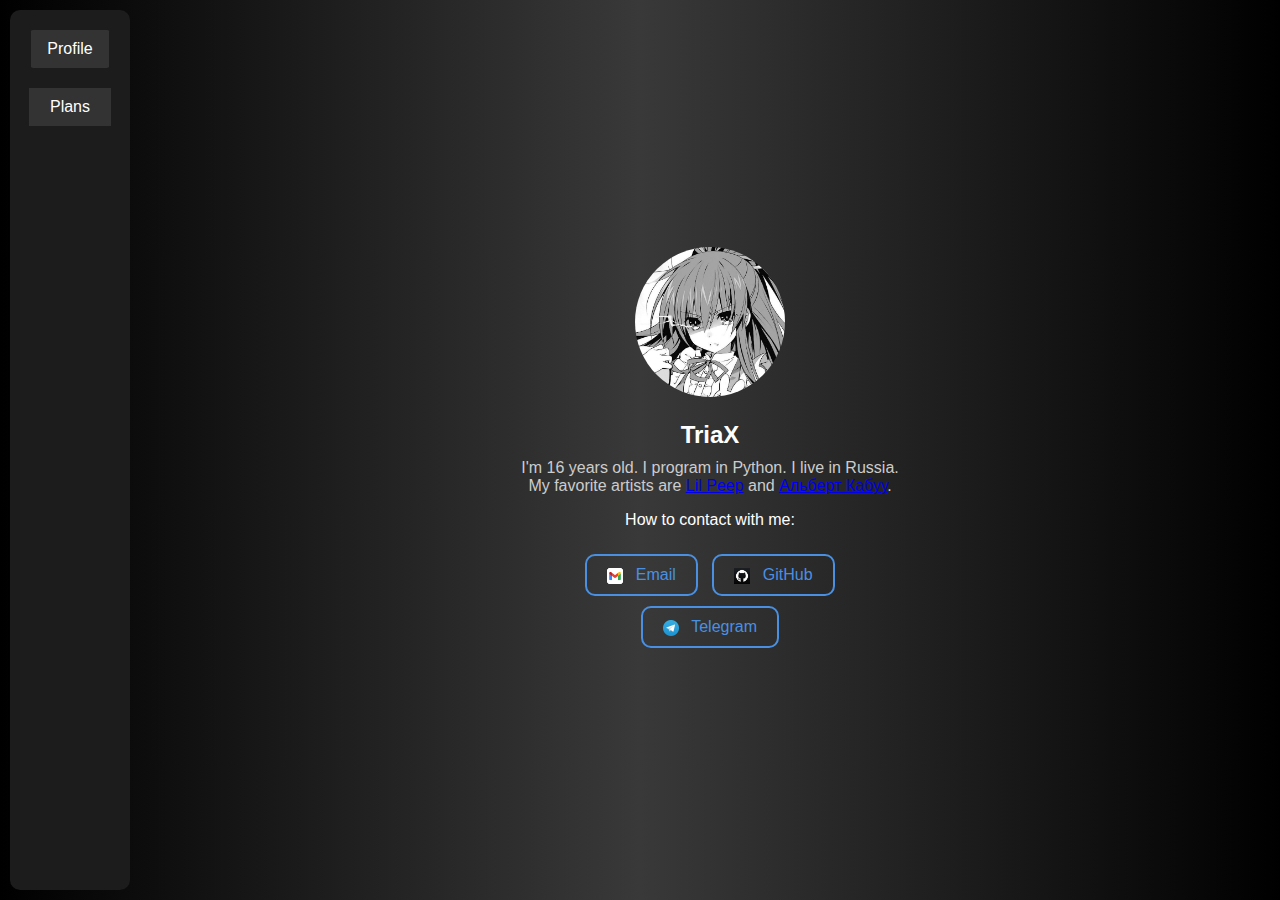
==== index.html @ f053898f "make a site" ====
<!DOCTYPE html>
<html lang="en">
<head>
    <meta charset="UTF-8">
    <meta name="author" content="TriaX">
    <meta name="viewport" content="width=device-width, initial-scale=1.0">
    <title>TriaX Profile Page</title>
    <link rel="stylesheet" href="styles.css">
</head>
<body>
    <div class="container">
        <div class="sidebar">
            <div class="profile">
                <button class="profile-button" id="profile-button">Profile</button>
            </div>
            <div class="plans">
                <button class="plans-button" id="plans-button">Plans</button>
            </div>
        </div>
        <div class="main-content">
            <div class="profile-header">
                <img src="assets/tohka.png" alt="Profile Image" class="profile-image">
                <h1 class="profile-name">TriaX</h1>
                <p class="profile-text">
                    I'm 16 years old. I program in Python. I live in Russia. My favorite artists are
                    <a href="https://en.wikipedia.org/wiki/Lil_Peep">Lil Peep</a> and
                    <a href="https://neolurk.org/wiki/%D0%90%D0%BB%D1%8C%D0%B1%D0%B5%D1%80%D1%82_%D0%BA%D0%B0%D0%B1%D1%83%D1%83">Альберт Кабуу</a>.
                </p>
                <p class="how-to-contact">How to contact with me:</p>
                <div class="contact-buttons">
                    <a href="mailto:triax.official.1@gmail.com" class="button">
                        <img src="assets/gmail.png" alt="Email Icon"> Email
                    </a>
                    <a href="https://github.com/Tr1aX-L" class="button">
                        <img src="assets/github.png" alt="GitHub Icon"> GitHub
                    </a>
                    <a href="https://t.me/batruder" class="button">
                        <img src="assets/telegram.png" alt="Telegram Icon"> Telegram
                    </a>
                </div>
            </div>
        </div>
    </div>
    <script src="index.js"></script>
</body>
</html>
---- styles.css ----
body {
    margin: 0;
    font-family: Arial, sans-serif;
    background: rgb(0,0,0);
    background: linear-gradient(90deg, rgba(0,0,0,1) 0%, rgb(57, 57, 57) 50%, rgba(0,0,0,1) 100%);
    color: #ffffff;
}

.container {
    display: flex;
    height: 100vh;
}

.sidebar {
    width: 120px;
    background-color: #1c1c1c;
    display: flex;
    flex-direction: column;
    align-items: center;
    padding-top: 20px;
    border-radius: 10px;
    margin: 10px;
}

.profile {
    margin-bottom: 20px;
}

.plans {
    margin-bottom: 20px;
}

.profile-button {
    background-color: #333;
    color: white;
    padding: 10px 16px;
    border: none;
    cursor: pointer;
    width: 100%;
    text-align: left;
    font-size: 16px;
    border-radius: 3%;
}

.plans-button {
    background-color: #333;
    color: white;
    padding: 10px 21px;
    border: none;
    cursor: pointer;
    width: 100%;
    text-align: left;
    font-size: 16px;
}

.profile-button:hover {
    background-color: #555;
}

.plans-button:hover {
    background-color: #555;
}

.main-content {
    flex-grow: 1;
    display: flex;
    flex-direction: column;
    align-items: center;
    justify-content: center;
    padding: 20px;
}

.profile-header {
    text-align: center;
    max-width: 400px;
}

.profile-image {
    width: 150px;
    height: 150px;
    border-radius: 50%;
    margin-bottom: 20px;
}

.profile-name {
    font-size: 24px;
    margin: 0;
}

.profile-text {
    margin-top: 10px;
    font-size: 16px;
    color: #cccccc;
    transition: opacity 0.3s, transform 0.3s;
    opacity: 1;
    transform: translateY(0);
}

.contact-buttons {
    margin-top: 20px;
    text-align: center;
}

.button {
    display: inline-block;
    border: 2px solid #4a90e2;
    border-radius: 10px;
    color: #4a90e2;
    padding: 10px 20px;
    text-decoration: none;
    font-size: 16px;
    margin: 5px;
    transition: background-color 0.3s, color 0.3s;
    position: relative;
}

.button img {
    max-width: 16px;
    max-height: 16px;
    vertical-align: middle;
    margin-right: 8px;
}

.button i {
    margin-right: 8px;
}

.button:hover {
    background-color: #4a90e2;
    color: #ffffff;
}

.hidden {
    opacity: 0;
    transform: translateY(-5px);
}
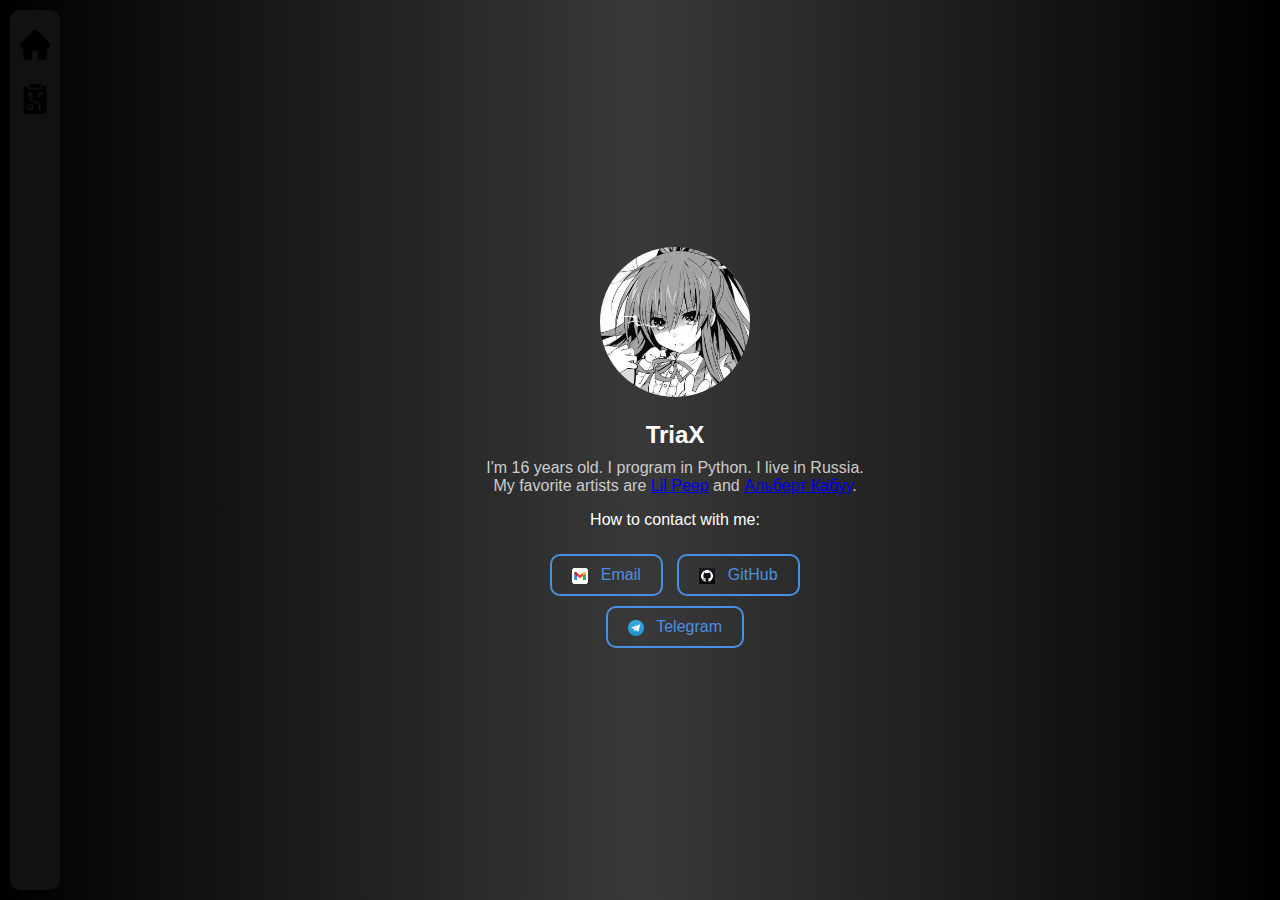
==== commit f4290d1e: "update 1" ====
--- a/index.html
+++ b/index.html
@@ -10,11 +10,11 @@
 <body>
     <div class="container">
         <div class="sidebar">
-            <div class="profile">
-                <button class="profile-button" id="profile-button">Profile</button>
+            <div class="profile icon" id="profile-button">
+                <img src="assets/home.png" alt="Profile">
             </div>
-            <div class="plans">
-                <button class="plans-button" id="plans-button">Plans</button>
+            <div class="plans icon" id="plans-button">
+                <img src="assets/plans.png" alt="Plans">
             </div>
         </div>
         <div class="main-content">
--- a/styles.css
+++ b/styles.css
@@ -12,8 +12,8 @@
 }
 
 .sidebar {
-    width: 120px;
-    background-color: #1c1c1c;
+    width: 50px;
+    background-color: #111111;
     display: flex;
     flex-direction: column;
     align-items: center;
@@ -22,43 +22,19 @@
     margin: 10px;
 }
 
-.profile {
+.icon {
     margin-bottom: 20px;
+    cursor: pointer;
 }
 
-.plans {
-    margin-bottom: 20px;
+.icon img {
+    width: 30px;
+    height: 30px;
+    transition: filter 0.3s;
 }
 
-.profile-button {
-    background-color: #333;
-    color: white;
-    padding: 10px 16px;
-    border: none;
-    cursor: pointer;
-    width: 100%;
-    text-align: left;
-    font-size: 16px;
-    border-radius: 3%;
-}
-
-.plans-button {
-    background-color: #333;
-    color: white;
-    padding: 10px 21px;
-    border: none;
-    cursor: pointer;
-    width: 100%;
-    text-align: left;
-    font-size: 16px;
-}
-
-.profile-button:hover {
-    background-color: #555;
-}
-
-.plans-button:hover {
-    background-color: #555;
+.icon.active img {
+    filter: brightness(0.5);
 }
 
 .main-content {
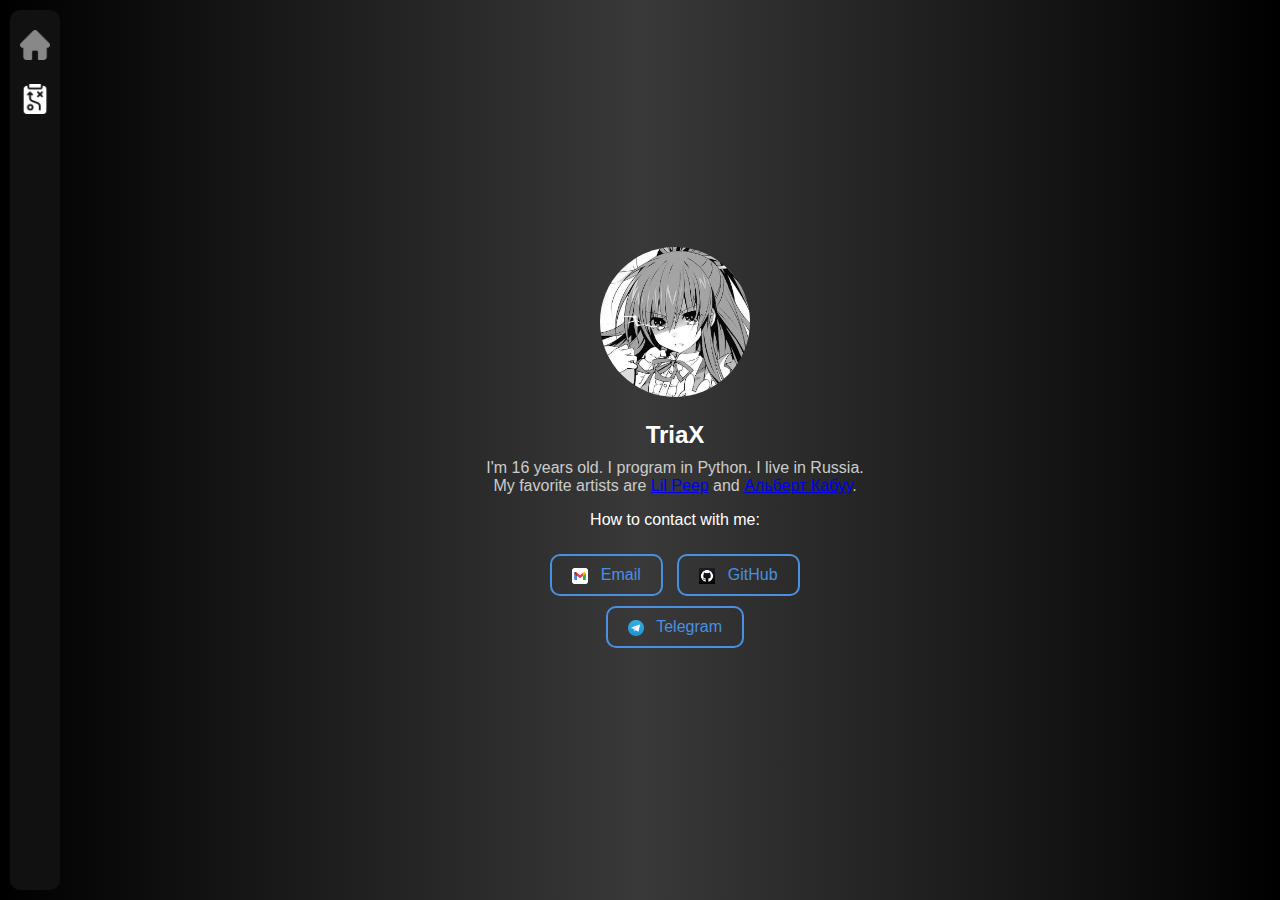
==== commit 2739f219: "update 2" ====
--- a/index.html
+++ b/index.html
@@ -11,10 +11,10 @@
     <div class="container">
         <div class="sidebar">
             <div class="profile icon" id="profile-button">
-                <img src="assets/home.png" alt="Profile">
+                <img src="assets/home_white.png" alt="Profile">
             </div>
             <div class="plans icon" id="plans-button">
-                <img src="assets/plans.png" alt="Plans">
+                <img src="assets/plans_white.png" alt="Plans">
             </div>
         </div>
         <div class="main-content">
--- a/styles.css
+++ b/styles.css
@@ -110,3 +110,11 @@
     opacity: 0;
     transform: translateY(-5px);
 }
+
+.dimmed {
+    opacity: 0.5;
+    pointer-events: none;
+}
+.active {
+    opacity: 1;
+}
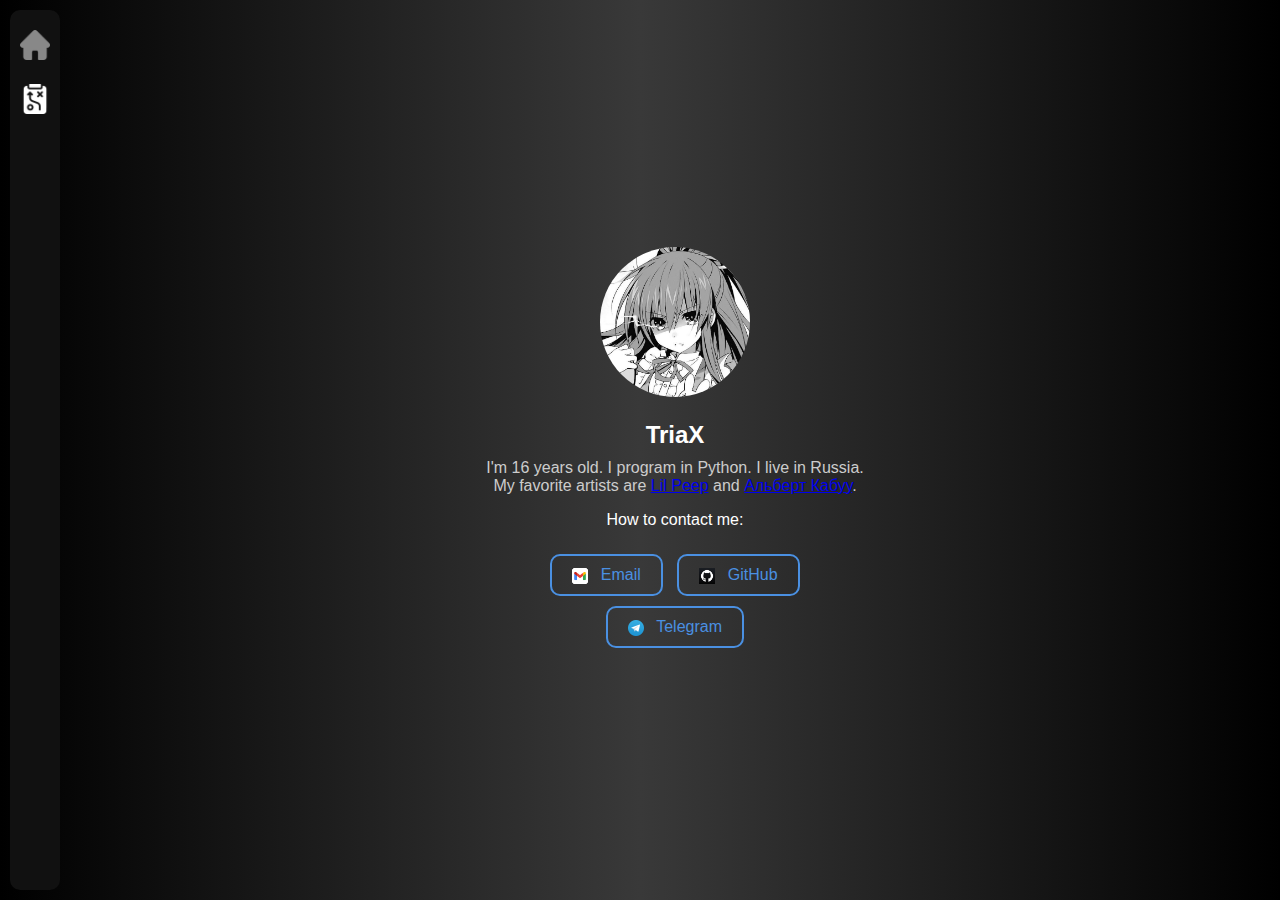
==== commit b2b49cc1: "update 2.5 refactor all code" ====
--- a/index.html
+++ b/index.html
@@ -10,10 +10,10 @@
 <body>
     <div class="container">
         <div class="sidebar">
-            <div class="profile icon" id="profile-button">
+            <div class="icon" id="profile-button">
                 <img src="assets/home_white.png" alt="Profile">
             </div>
-            <div class="plans icon" id="plans-button">
+            <div class="icon" id="plans-button">
                 <img src="assets/plans_white.png" alt="Plans">
             </div>
         </div>
@@ -23,18 +23,18 @@
                 <h1 class="profile-name">TriaX</h1>
                 <p class="profile-text">
                     I'm 16 years old. I program in Python. I live in Russia. My favorite artists are
-                    <a href="https://en.wikipedia.org/wiki/Lil_Peep">Lil Peep</a> and
-                    <a href="https://neolurk.org/wiki/%D0%90%D0%BB%D1%8C%D0%B1%D0%B5%D1%80%D1%82_%D0%BA%D0%B0%D0%B1%D1%83%D1%83">Альберт Кабуу</a>.
+                    <a href="https://en.wikipedia.org/wiki/Lil_Peep" target="_blank">Lil Peep</a> and
+                    <a href="https://neolurk.org/wiki/%D0%90%D0%BB%D1%8C%D0%B1%D0%B5%D1%80%D1%82_%D0%BA%D0%B0%D0%B1%D1%83%D1%83" target="_blank">Альберт Кабуу</a>.
                 </p>
-                <p class="how-to-contact">How to contact with me:</p>
+                <p class="how-to-contact">How to contact me:</p>
                 <div class="contact-buttons">
                     <a href="mailto:triax.official.1@gmail.com" class="button">
                         <img src="assets/gmail.png" alt="Email Icon"> Email
                     </a>
-                    <a href="https://github.com/Tr1aX-L" class="button">
+                    <a href="https://github.com/Tr1aX-L" class="button" target="_blank">
                         <img src="assets/github.png" alt="GitHub Icon"> GitHub
                     </a>
-                    <a href="https://t.me/batruder" class="button">
+                    <a href="https://t.me/batruder" class="button" target="_blank">
                         <img src="assets/telegram.png" alt="Telegram Icon"> Telegram
                     </a>
                 </div>
--- a/styles.css
+++ b/styles.css
@@ -1,8 +1,7 @@
 body {
     margin: 0;
     font-family: Arial, sans-serif;
-    background: rgb(0,0,0);
-    background: linear-gradient(90deg, rgba(0,0,0,1) 0%, rgb(57, 57, 57) 50%, rgba(0,0,0,1) 100%);
+    background: linear-gradient(90deg, rgba(0, 0, 0, 1) 0%, rgb(57, 57, 57) 50%, rgba(0, 0, 0, 1) 100%);
     color: #ffffff;
 }
 
@@ -68,8 +67,6 @@
     font-size: 16px;
     color: #cccccc;
     transition: opacity 0.3s, transform 0.3s;
-    opacity: 1;
-    transform: translateY(0);
 }
 
 .contact-buttons {
@@ -97,10 +94,6 @@
     margin-right: 8px;
 }
 
-.button i {
-    margin-right: 8px;
-}
-
 .button:hover {
     background-color: #4a90e2;
     color: #ffffff;
@@ -115,6 +108,7 @@
     opacity: 0.5;
     pointer-events: none;
 }
+
 .active {
     opacity: 1;
 }
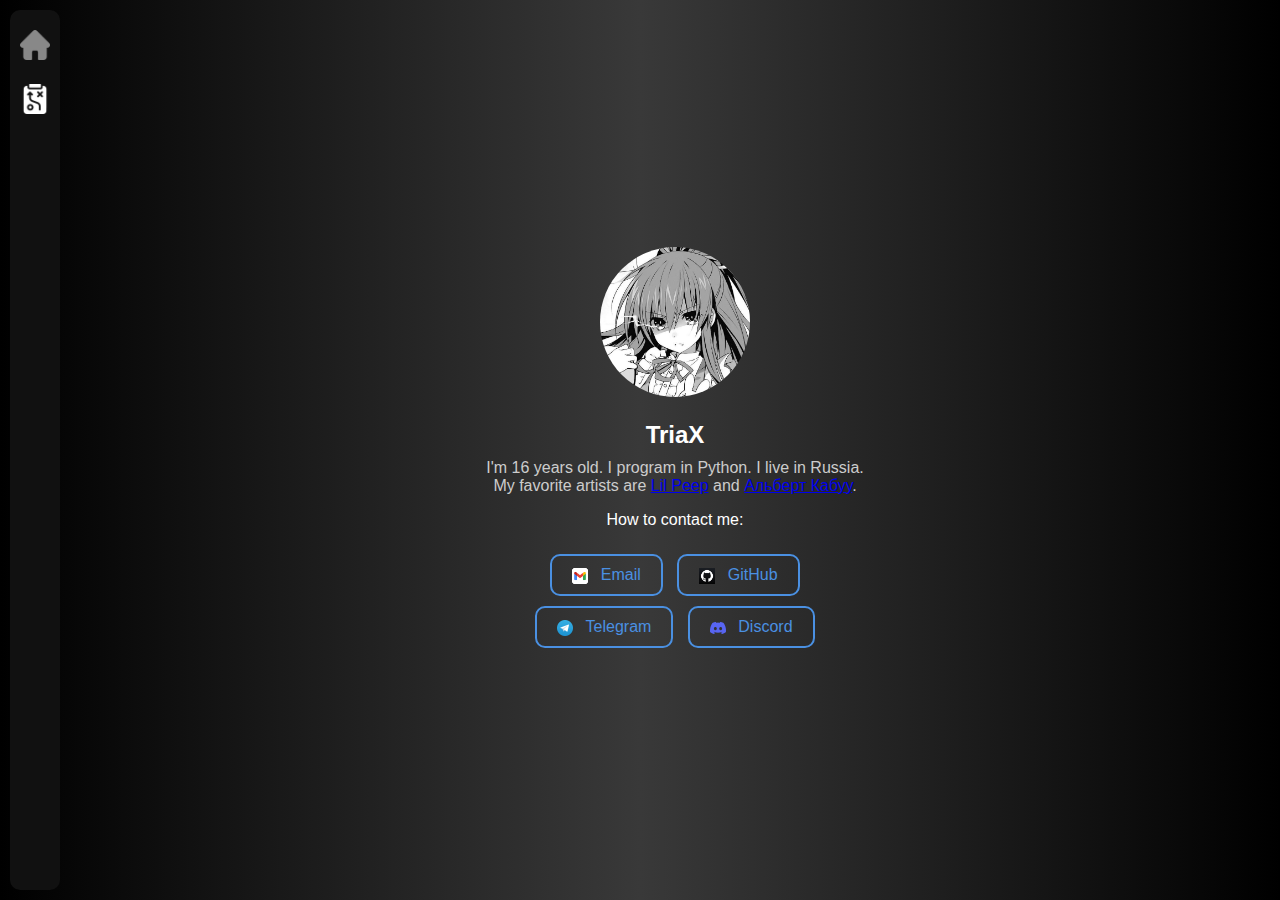
==== commit 20541241: "update 3 adding discord server button" ====
--- a/index.html
+++ b/index.html
@@ -37,6 +37,9 @@
                     <a href="https://t.me/batruder" class="button" target="_blank">
                         <img src="assets/telegram.png" alt="Telegram Icon"> Telegram
                     </a>
+                    <a href="https://discord.gg/pT6nxDffvA" class="button" target="_blank">
+                        <img src="assets/discord.png" alt="Discord Icon"> Discord
+                    </a>
                 </div>
             </div>
         </div>
